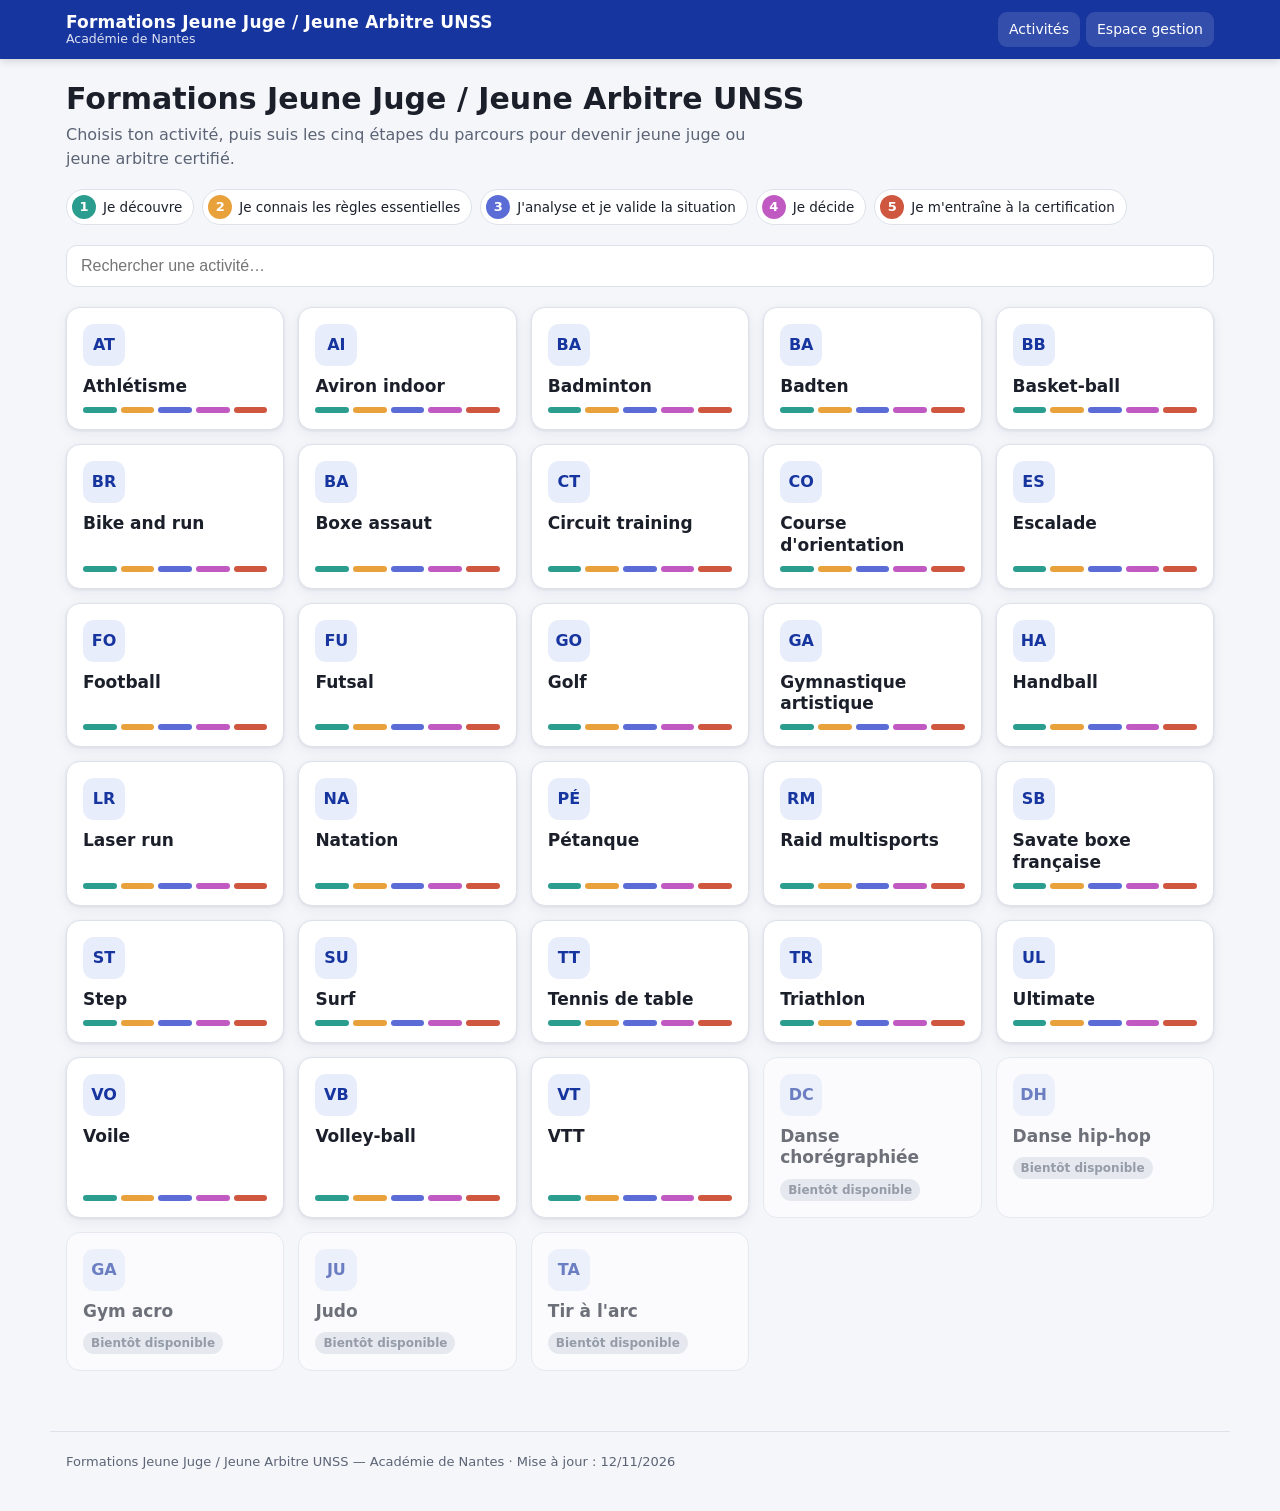
==== site/index.html @ a2265fb1 "Initial commit" ====
<!doctype html>
<html lang="fr">
<head>
<meta charset="utf-8">
<meta name="viewport" content="width=device-width, initial-scale=1">
<title>Formations Jeune Juge / Jeune Arbitre UNSS</title>
<meta name="description" content="Parcours de formation des jeunes juges et jeunes arbitres UNSS : découverte, règles, quiz d'analyse et entraînement à la certification.">
<link rel="stylesheet" href="assets/app.css">
</head>
<body>
<div id="bandeau"></div>
<header class="top">
  <div class="top-in">
    <a class="marque" href="#/"><b id="titre-site">Formations Jeune Juge / Jeune Arbitre</b><span id="sous-titre-site">UNSS</span></a>
    <nav><a href="#/">Activités</a><a class="secondaire" href="admin.html">Espace gestion</a></nav>
  </div>
</header>
<main id="app" tabindex="-1"><p>Chargement…</p></main>
<footer class="pied" id="pied"></footer>

<dialog class="vision" id="vision">
  <div class="vision-in">
    <div class="vision-bar">
      <h2 id="vision-titre"></h2>
      <a class="btn petit" id="vision-ext" target="_blank" rel="noopener">Ouvrir dans un onglet ↗</a>
      <button class="btn petit" id="vision-fermer" aria-label="Fermer">Fermer ✕</button>
    </div>
    <iframe id="vision-cadre" title="Document" allowfullscreen></iframe>
  </div>
</dialog>
<script src="assets/commun.js"></script>
<script src="assets/app.js"></script>
</body>
</html>
---- site/assets/app.css ----
:root{
  --bleu:#17359f; --bleu-f:#0f2470; --bleu-c:#e8edfb; --rouge:#d62839; --vert:#1f8a4c; --vert-c:#e3f4ea; --rouge-c:#fbe6e8;
  --fond:#f5f6fa; --carte:#fff; --texte:#1b1f2a; --doux:#5b6475; --bord:#dde1ea; --ombre:0 1px 3px rgba(20,30,60,.08),0 4px 14px rgba(20,30,60,.06);
  --e1:#2a9d8f; --e2:#e9a23b; --e3:#5b6cd6; --e4:#c05ac2; --e5:#d0573f;
  --r:14px; font-family:system-ui,-apple-system,"Segoe UI",Roboto,"Helvetica Neue",Arial,sans-serif;
}
@media (prefers-color-scheme:dark){:root:not([data-theme=light]){
  --fond:#11141c; --carte:#1a1f2b; --texte:#e9ecf3; --doux:#a3abbd; --bord:#2c3344; --bleu-c:#1f2a4d; --vert-c:#16321f; --rouge-c:#3a1a1e; --ombre:none;
}}
*{box-sizing:border-box}
html{-webkit-text-size-adjust:100%}
body{margin:0;background:var(--fond);color:var(--texte);line-height:1.5;font-size:16px}
a{color:inherit}
button{font:inherit;cursor:pointer}
:focus-visible{outline:3px solid #ffbf47;outline-offset:2px}
#app:focus{outline:none}
.sr{position:absolute;width:1px;height:1px;overflow:hidden;clip:rect(0 0 0 0)}

/* En-tête */
.top{background:var(--bleu);color:#fff;position:sticky;top:0;z-index:20;box-shadow:0 2px 8px rgba(0,0,0,.15)}
.top-in{max-width:1180px;margin:0 auto;padding:12px 16px;display:flex;align-items:center;gap:14px}
.marque{display:flex;flex-direction:column;text-decoration:none;line-height:1.15;min-width:0}
.marque b{font-size:17px;letter-spacing:.2px}
.marque span{font-size:12.5px;opacity:.85}
.top nav{margin-left:auto;display:flex;gap:6px}
.top nav a{color:#fff;text-decoration:none;font-size:14px;padding:7px 11px;border-radius:9px;background:rgba(255,255,255,.12)}
.top nav a:hover{background:rgba(255,255,255,.22)}

main{max-width:1180px;margin:0 auto;padding:22px 16px 60px}
.fil{font-size:14px;color:var(--doux);margin:0 0 14px}
.fil a{color:var(--bleu);text-decoration:none}
@media (prefers-color-scheme:dark){:root:not([data-theme=light]) .fil a{color:#9fb3ff}}

/* Accueil */
.hero{display:grid;gap:6px;margin-bottom:18px}
.hero h1{margin:0;font-size:clamp(22px,4vw,30px);line-height:1.2}
.hero p{margin:0;color:var(--doux);max-width:70ch}
.outils{display:flex;gap:10px;flex-wrap:wrap;margin:16px 0 20px}
.recherche{flex:1;min-width:220px;padding:11px 14px;border:1px solid var(--bord);border-radius:11px;background:var(--carte);color:var(--texte);font-size:16px}
.etapes-legende{display:flex;gap:8px;flex-wrap:wrap;margin:0 0 20px;padding:0;list-style:none}
.etapes-legende li{display:flex;align-items:center;gap:7px;font-size:13.5px;background:var(--carte);border:1px solid var(--bord);border-radius:999px;padding:5px 11px 5px 5px}
.pastille{width:24px;height:24px;border-radius:50%;display:inline-grid;place-items:center;color:#fff;font-weight:700;font-size:13px;flex:none}
.e1{background:var(--e1)}.e2{background:var(--e2)}.e3{background:var(--e3)}.e4{background:var(--e4)}.e5{background:var(--e5)}

.grille{display:grid;grid-template-columns:repeat(auto-fill,minmax(210px,1fr));gap:14px}
.sport{background:var(--carte);border:1px solid var(--bord);border-radius:var(--r);padding:16px;text-decoration:none;display:flex;flex-direction:column;gap:10px;box-shadow:var(--ombre);transition:transform .12s,border-color .12s;min-height:118px}
.sport:hover{transform:translateY(-2px);border-color:var(--bleu)}
.sport h2{margin:0;font-size:17px;line-height:1.25}
.sport .ini{width:42px;height:42px;border-radius:11px;background:var(--bleu-c);color:var(--bleu);display:grid;place-items:center;font-weight:800;font-size:16px}
@media (prefers-color-scheme:dark){:root:not([data-theme=light]) .sport .ini{color:#b9c6ff}}
.jauge{display:flex;gap:4px;margin-top:auto}
.jauge i{flex:1;height:6px;border-radius:3px;background:var(--bord)}
.jauge i.ok.e1{background:var(--e1)}.jauge i.ok.e2{background:var(--e2)}.jauge i.ok.e3{background:var(--e3)}.jauge i.ok.e4{background:var(--e4)}.jauge i.ok.e5{background:var(--e5)}
.sport.inactif{opacity:.62;box-shadow:none;cursor:default}
.sport.inactif:hover{transform:none;border-color:var(--bord)}
.badge{display:inline-block;font-size:12px;font-weight:600;padding:2px 8px;border-radius:999px;background:var(--bord);color:var(--doux);width:max-content}

/* Page sport */
.entete-sport{display:flex;align-items:center;gap:14px;margin-bottom:18px}
.entete-sport .ini{width:54px;height:54px;border-radius:14px;background:var(--bleu);color:#fff;display:grid;place-items:center;font-weight:800;font-size:20px;flex:none}
.entete-sport h1{margin:0;font-size:clamp(22px,4vw,30px)}
.parcours{display:grid;gap:14px}
.etape{background:var(--carte);border:1px solid var(--bord);border-radius:var(--r);box-shadow:var(--ombre);overflow:hidden}
.etape > header{display:flex;gap:12px;align-items:flex-start;padding:15px 16px;border-left:6px solid var(--c,var(--bleu))}
.etape > header .pastille{width:32px;height:32px;font-size:15px}
.etape h2{margin:0;font-size:18px}
.etape header p{margin:2px 0 0;color:var(--doux);font-size:14px}
.items{list-style:none;margin:0;padding:4px 12px 14px;display:grid;grid-template-columns:repeat(auto-fill,minmax(250px,1fr));gap:8px}
.groupe-titre{grid-column:1/-1;font-size:13px;font-weight:700;text-transform:uppercase;letter-spacing:.5px;color:var(--doux);margin:8px 4px 0}
.item{display:flex;align-items:center;gap:10px;width:100%;text-align:left;background:var(--fond);border:1px solid var(--bord);border-radius:11px;padding:10px 12px;color:var(--texte);text-decoration:none;min-height:52px}
.item:hover{border-color:var(--bleu);background:var(--bleu-c)}
.item .ico{width:30px;height:30px;border-radius:8px;display:grid;place-items:center;flex:none;font-size:12px;font-weight:800;color:#fff}
.item .t{flex:1;min-width:0;font-size:14.5px;line-height:1.3}
.item .t small{display:block;color:var(--doux);font-size:12px}
.ico.doc{background:#3d6fd8}.ico.slides{background:#e2a12b}.ico.sheet{background:#2f9e5a}.ico.quiz{background:var(--e3)}.ico.wayground{background:#8b3fa8}.ico.lien,.ico.sharepoint{background:#68758a}.ico.video{background:#d0573f}
.vide{color:var(--doux);font-size:14px;padding:4px 16px 16px;margin:0}
.alerte{background:var(--rouge-c);border:1px solid var(--rouge);border-radius:10px;padding:8px 10px;font-size:13px;margin-top:4px}

/* Visionneuse */
dialog.vision{width:min(1100px,96vw);height:min(92vh,900px);padding:0;border:none;border-radius:16px;background:var(--carte);color:var(--texte);box-shadow:0 20px 60px rgba(0,0,0,.35)}
dialog.vision::backdrop{background:rgba(10,15,30,.6)}
.vision-in{display:flex;flex-direction:column;height:100%}
.vision-bar{display:flex;align-items:center;gap:10px;padding:10px 12px;border-bottom:1px solid var(--bord)}
.vision-bar h2{font-size:16px;margin:0;flex:1;min-width:0;overflow:hidden;text-overflow:ellipsis;white-space:nowrap}
.vision iframe{flex:1;border:0;width:100%;background:#fff}
.btn{display:inline-flex;align-items:center;gap:6px;border:1px solid var(--bord);background:var(--carte);color:var(--texte);border-radius:10px;padding:8px 13px;font-size:14.5px;text-decoration:none;line-height:1.2}
.btn:hover{border-color:var(--bleu)}
.btn.prim{background:var(--bleu);border-color:var(--bleu);color:#fff}
.btn.prim:hover{background:var(--bleu-f)}
.btn.dang{color:var(--rouge);border-color:var(--rouge)}
.btn.petit{padding:5px 9px;font-size:13px;border-radius:8px}

/* Quiz */
.quiz-tete{background:var(--carte);border:1px solid var(--bord);border-radius:var(--r);padding:18px;box-shadow:var(--ombre);margin-bottom:16px}
.quiz-tete .sur{font-size:12.5px;font-weight:700;letter-spacing:.6px;text-transform:uppercase;color:var(--e3)}
.quiz-tete h1{margin:4px 0 6px;font-size:clamp(21px,3.6vw,28px)}
.quiz-tete p{margin:0;color:var(--doux)}
.score{position:sticky;top:64px;z-index:5;display:flex;gap:10px;align-items:center;flex-wrap:wrap;background:var(--carte);border:1px solid var(--bord);border-radius:12px;padding:10px 12px;margin-bottom:14px;box-shadow:var(--ombre)}
.score .barre{flex:1;min-width:120px;height:8px;background:var(--bord);border-radius:4px;overflow:hidden}
.score .barre i{display:block;height:100%;background:var(--e3);width:0;transition:width .25s}
.score b{font-variant-numeric:tabular-nums}
.theme-titre{font-size:15px;font-weight:700;margin:22px 2px 10px;color:var(--bleu)}
@media (prefers-color-scheme:dark){:root:not([data-theme=light]) .theme-titre{color:#9fb3ff}}
.q{background:var(--carte);border:1px solid var(--bord);border-radius:12px;padding:14px;margin-bottom:10px}
.q .num{font-size:12px;font-weight:800;color:var(--doux)}
.q p{margin:4px 0 12px;font-size:16px}
.choix{display:flex;gap:8px;flex-wrap:wrap}
.choix button{flex:1;min-width:120px;border:2px solid var(--bord);background:var(--fond);color:var(--texte);border-radius:10px;padding:10px;font-weight:700}
.choix button[data-r=valable]:hover:not(:disabled){border-color:var(--vert)}
.choix button[data-r=faute]:hover:not(:disabled){border-color:var(--rouge)}
.choix button:disabled{cursor:default;opacity:.55}
.choix button.pris{opacity:1}
.q.juste{border-color:var(--vert)}
.q.faux{border-color:var(--rouge)}
.retour{margin-top:10px;padding:10px 12px;border-radius:10px;font-size:14.5px}
.q.juste .retour{background:var(--vert-c)}
.q.faux .retour{background:var(--rouge-c)}
.retour b{display:block;margin-bottom:2px}
.bilan{background:var(--carte);border:2px solid var(--e3);border-radius:var(--r);padding:20px;text-align:center;margin-top:18px}
.bilan .gros{font-size:42px;font-weight:800;color:var(--e3)}
.options-quiz{display:flex;gap:8px;flex-wrap:wrap;margin-top:12px}

footer.pied{max-width:1180px;margin:0 auto;padding:20px 16px 40px;color:var(--doux);font-size:13px;border-top:1px solid var(--bord)}
.apercu{background:#ffbf47;color:#222;text-align:center;font-size:14px;padding:6px 10px;font-weight:600}

@media (max-width:600px){
  .top nav a.secondaire{display:none}
  .items{grid-template-columns:1fr}
  .score{top:58px}
}
@media print{.top,.score,.options-quiz,footer{display:none}.q{break-inside:avoid}}
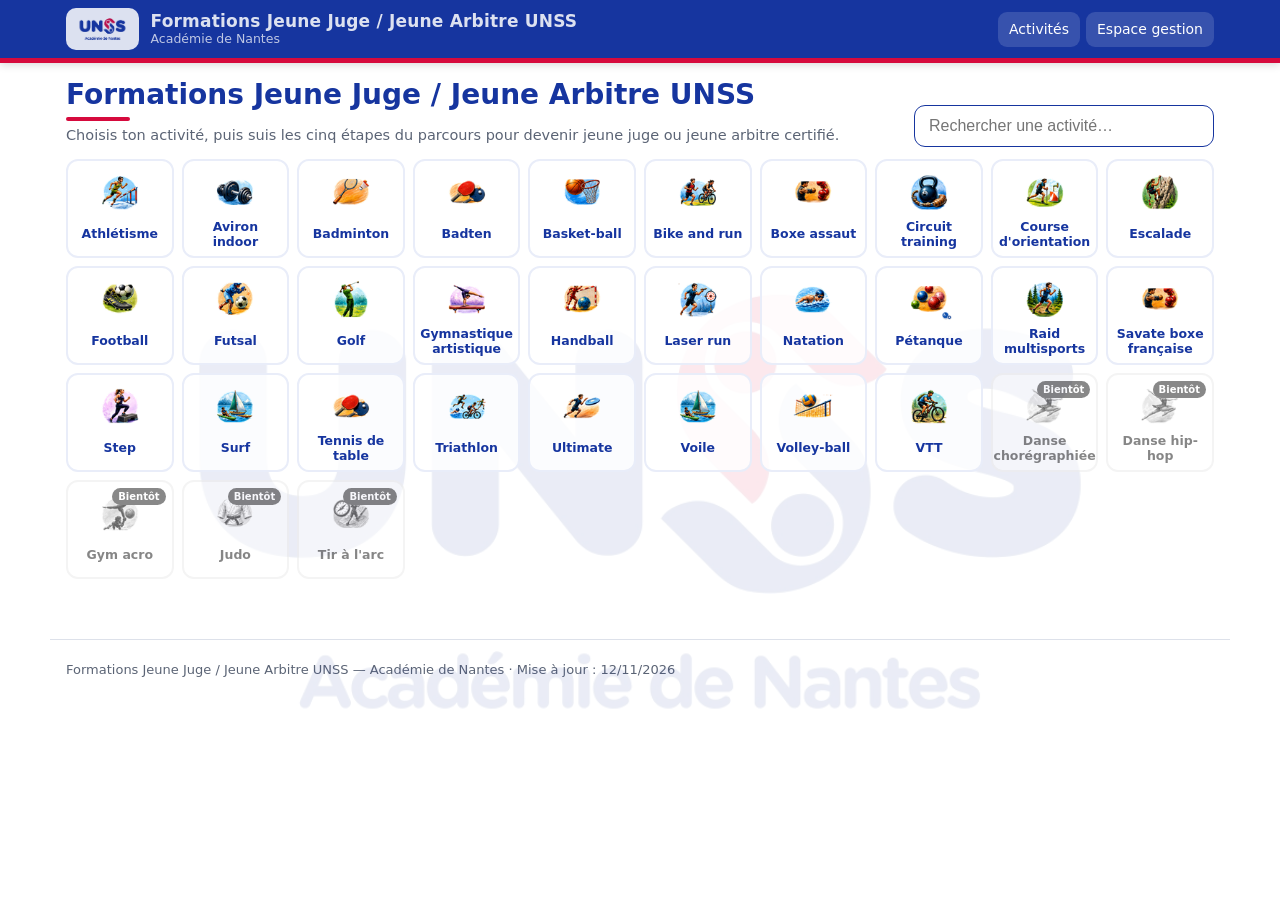
==== commit 501d4c87: "go" ====
--- a/site/index.html
+++ b/site/index.html
@@ -5,13 +5,14 @@
 <meta name="viewport" content="width=device-width, initial-scale=1">
 <title>Formations Jeune Juge / Jeune Arbitre UNSS</title>
 <meta name="description" content="Parcours de formation des jeunes juges et jeunes arbitres UNSS : découverte, règles, quiz d'analyse et entraînement à la certification.">
+<link rel="icon" href="assets/logo-unss-nantes.png">
 <link rel="stylesheet" href="assets/app.css">
 </head>
 <body>
 <div id="bandeau"></div>
 <header class="top">
   <div class="top-in">
-    <a class="marque" href="#/"><b id="titre-site">Formations Jeune Juge / Jeune Arbitre</b><span id="sous-titre-site">UNSS</span></a>
+    <a class="marque" href="#/"><span class="logo"><img src="assets/logo-unss-nantes.png" alt="UNSS Académie de Nantes"></span><span class="txt"><b id="titre-site">Formations Jeune Juge / Jeune Arbitre</b><span id="sous-titre-site">UNSS</span></span></a>
     <nav><a href="#/">Activités</a><a class="secondaire" href="admin.html">Espace gestion</a></nav>
   </div>
 </header>
--- a/site/assets/app.css
+++ b/site/assets/app.css
@@ -1,12 +1,9 @@
 :root{
-  --bleu:#17359f; --bleu-f:#0f2470; --bleu-c:#e8edfb; --rouge:#d62839; --vert:#1f8a4c; --vert-c:#e3f4ea; --rouge-c:#fbe6e8;
+  --bleu:#16359f; --bleu-f:#0e2473; --bleu-c:#e9edf9; --rouge:#d60a3d; --rouge-f:#a8072f; --vert:#1f8a4c; --vert-c:#e3f4ea; --rouge-c:#fbe6e8;
   --fond:#f5f6fa; --carte:#fff; --texte:#1b1f2a; --doux:#5b6475; --bord:#dde1ea; --ombre:0 1px 3px rgba(20,30,60,.08),0 4px 14px rgba(20,30,60,.06);
-  --e1:#2a9d8f; --e2:#e9a23b; --e3:#5b6cd6; --e4:#c05ac2; --e5:#d0573f;
+  --e1:#1f5fc4; --e2:#e3a300; --e3:#2e9d4b; --e4:#e2553f; --e5:#7b4fc4; color-scheme:light;
   --r:14px; font-family:system-ui,-apple-system,"Segoe UI",Roboto,"Helvetica Neue",Arial,sans-serif;
 }
-@media (prefers-color-scheme:dark){:root:not([data-theme=light]){
-  --fond:#11141c; --carte:#1a1f2b; --texte:#e9ecf3; --doux:#a3abbd; --bord:#2c3344; --bleu-c:#1f2a4d; --vert-c:#16321f; --rouge-c:#3a1a1e; --ombre:none;
-}}
 *{box-sizing:border-box}
 html{-webkit-text-size-adjust:100%}
 body{margin:0;background:var(--fond);color:var(--texte);line-height:1.5;font-size:16px}
@@ -29,7 +26,6 @@
 main{max-width:1180px;margin:0 auto;padding:22px 16px 60px}
 .fil{font-size:14px;color:var(--doux);margin:0 0 14px}
 .fil a{color:var(--bleu);text-decoration:none}
-@media (prefers-color-scheme:dark){:root:not([data-theme=light]) .fil a{color:#9fb3ff}}
 
 /* Accueil */
 .hero{display:grid;gap:6px;margin-bottom:18px}
@@ -47,7 +43,6 @@
 .sport:hover{transform:translateY(-2px);border-color:var(--bleu)}
 .sport h2{margin:0;font-size:17px;line-height:1.25}
 .sport .ini{width:42px;height:42px;border-radius:11px;background:var(--bleu-c);color:var(--bleu);display:grid;place-items:center;font-weight:800;font-size:16px}
-@media (prefers-color-scheme:dark){:root:not([data-theme=light]) .sport .ini{color:#b9c6ff}}
 .jauge{display:flex;gap:4px;margin-top:auto}
 .jauge i{flex:1;height:6px;border-radius:3px;background:var(--bord)}
 .jauge i.ok.e1{background:var(--e1)}.jauge i.ok.e2{background:var(--e2)}.jauge i.ok.e3{background:var(--e3)}.jauge i.ok.e4{background:var(--e4)}.jauge i.ok.e5{background:var(--e5)}
@@ -100,7 +95,6 @@
 .score .barre i{display:block;height:100%;background:var(--e3);width:0;transition:width .25s}
 .score b{font-variant-numeric:tabular-nums}
 .theme-titre{font-size:15px;font-weight:700;margin:22px 2px 10px;color:var(--bleu)}
-@media (prefers-color-scheme:dark){:root:not([data-theme=light]) .theme-titre{color:#9fb3ff}}
 .q{background:var(--carte);border:1px solid var(--bord);border-radius:12px;padding:14px;margin-bottom:10px}
 .q .num{font-size:12px;font-weight:800;color:var(--doux)}
 .q p{margin:4px 0 12px;font-size:16px}
@@ -129,3 +123,84 @@
   .score{top:58px}
 }
 @media print{.top,.score,.options-quiz,footer{display:none}.q{break-inside:avoid}}
+
+/* ===== Charte UNSS : bandeau, accueil, page activité ===== */
+.top{background:var(--bleu);border-bottom:5px solid var(--rouge)}
+.top-in{padding:8px 16px}
+.marque{flex-direction:row;align-items:center;gap:12px}
+.marque .logo{background:#fff;border-radius:10px;padding:4px 8px;display:flex;align-items:center;flex:none}
+.marque .logo img{height:34px;width:auto;display:block}
+.marque .txt{display:flex;flex-direction:column;min-width:0}
+.top nav a{background:rgba(255,255,255,.14)}
+.top nav a:hover{background:var(--rouge)}
+body.accueil{background:#fff}
+body.accueil::before{content:"";position:fixed;inset:72px 0 0 0;background:url(logo-unss-nantes.png) center 58%/min(78vw,900px) auto no-repeat;opacity:.07;pointer-events:none;z-index:0}
+body.accueil main{position:relative;z-index:1}
+.hero-ligne{display:flex;align-items:flex-end;gap:16px;flex-wrap:wrap;margin-bottom:16px}
+.hero-ligne h1{margin:0;font-size:clamp(20px,3.2vw,28px);color:var(--bleu);line-height:1.15}
+.hero-ligne h1::after{content:"";display:block;width:64px;height:4px;background:var(--rouge);border-radius:2px;margin-top:6px}
+.hero-ligne p{margin:4px 0 0;color:var(--doux);font-size:14.5px}
+.hero-ligne .recherche{flex:0 1 300px;min-width:200px;margin-left:auto;border-color:var(--bleu)}
+.grille.tuiles{grid-template-columns:repeat(auto-fill,minmax(122px,1fr));gap:10px}
+.tuile{position:relative;background:rgba(255,255,255,.92);border:2px solid var(--bleu-c);border-radius:14px;padding:10px 8px 9px;text-decoration:none;display:flex;flex-direction:column;align-items:center;gap:6px;text-align:center;transition:transform .12s,border-color .12s,box-shadow .12s}
+.tuile img{width:58px;height:58px;object-fit:contain}
+.tuile b{font-size:13.5px;line-height:1.2;color:var(--bleu);min-height:2.4em;display:flex;align-items:center}
+.tuile:hover{transform:translateY(-2px);border-color:var(--rouge);box-shadow:0 6px 16px rgba(22,53,159,.15)}
+.tuile.inactif{filter:grayscale(1);opacity:.6;cursor:default}
+.tuile.inactif:hover{transform:none;border-color:var(--bleu-c);box-shadow:none}
+.tuile .bientot{position:absolute;top:6px;right:6px;font-size:10px;font-weight:700;background:var(--rouge);color:#fff;border-radius:999px;padding:1px 6px;filter:none}
+
+/* Page d'une activité (reprise de la mise en page d'origine) */
+.cadre-sport{background:var(--bleu);border-radius:20px;padding:clamp(8px,1.6vw,18px)}
+.hub{position:relative;background:#fff;border-radius:14px;padding:clamp(12px,2vw,26px);display:grid;grid-template-columns:1fr 1.15fr 1fr;gap:clamp(10px,2vw,26px);align-items:center}
+.hub .col{display:grid;gap:clamp(10px,1.6vw,20px)}
+.hub .centre{display:flex;flex-direction:column;align-items:center;gap:clamp(8px,1.4vw,16px)}
+.hub .centre .logo-hub{width:min(260px,80%);height:auto}
+.hub .nom-sport{display:flex;align-items:center;gap:10px;font-size:clamp(20px,3vw,34px);font-weight:900;color:#111;text-transform:uppercase;letter-spacing:.5px;text-align:center;line-height:1.1}
+.hub .nom-sport img{width:clamp(40px,5vw,60px);height:auto}
+.etape-img{position:relative;display:block;border-radius:14px;overflow:hidden;box-shadow:0 3px 10px rgba(0,0,0,.15);transition:transform .15s,box-shadow .15s;background:#fff}
+.etape-img img{display:block;width:100%;height:auto}
+.etape-img:hover{transform:scale(1.03);box-shadow:0 8px 22px rgba(0,0,0,.22)}
+.etape-img .nb{position:absolute;bottom:8px;right:8px;background:var(--bleu);color:#fff;font-size:12px;font-weight:700;border-radius:999px;padding:2px 9px}
+.etape-img.vide img{filter:grayscale(.85);opacity:.55}
+.etape-img.vide .nb{background:var(--rouge)}
+.etape-img.vide:hover{transform:none}
+.retour-rond{position:absolute;top:10px;left:10px;width:38px;height:38px;border-radius:50%;border:2px solid var(--rouge);color:var(--rouge);display:grid;place-items:center;text-decoration:none;font-size:20px;background:#fff;z-index:2}
+.retour-rond:hover{background:var(--rouge);color:#fff}
+@media (max-width:760px){
+  .hub{grid-template-columns:1fr 1fr}
+  .hub .centre{grid-column:1/-1;order:-1}
+  .hub .col{display:contents}
+}
+
+/* Page d'une étape */
+.tete-etape{display:flex;gap:16px;align-items:center;background:#fff;border:2px solid var(--bleu-c);border-radius:16px;padding:12px;margin-bottom:16px}
+.tete-etape img.ill{width:120px;height:auto;border-radius:10px;flex:none}
+.tete-etape .icone-sport{width:44px;height:44px}
+.tete-etape h1{margin:0;font-size:clamp(20px,3vw,26px);color:var(--bleu)}
+.tete-etape p{margin:4px 0 0;color:var(--doux)}
+.nav-etapes{display:flex;gap:8px;flex-wrap:wrap;margin-top:16px}
+@media (max-width:560px){.tete-etape img.ill{width:80px}}
+
+/* Ajustements : tout l'accueil et toute la page activité tiennent sur un écran */
+.grille.tuiles{grid-template-columns:repeat(auto-fill,minmax(98px,1fr));gap:8px}
+.tuile{padding:8px 5px 7px;gap:4px;background:rgba(255,255,255,.82);border-radius:12px}
+.tuile img,.tuile .ini{width:46px;height:46px}
+.tuile b{font-size:12.5px;min-height:2.4em}
+body.accueil::before{background-size:min(92vw,1100px) auto;opacity:.09}
+body.accueil main{padding-top:16px}
+.hero-ligne{margin-bottom:12px}
+.hub{--h:calc(100vh - 230px);grid-template-columns:auto auto auto;justify-content:center}
+.hub .col{justify-items:center}
+.hub .col .etape-img img{max-height:calc((var(--h) - 20px) / 2);width:auto;max-width:100%}
+.hub .centre .etape-img img{max-height:calc(var(--h) * .58);width:auto;max-width:100%}
+.hub .centre .logo-hub{max-height:calc(var(--h) * .16);width:auto}
+.hub .nom-sport{font-size:clamp(18px,2.6vw,30px)}
+.hub .nom-sport img{width:clamp(34px,4vw,50px)}
+.etape-img{width:fit-content}
+@media (max-width:760px){
+  .hub{grid-template-columns:1fr 1fr;--h:auto}
+  .hub .col .etape-img img,.hub .centre .etape-img img{max-height:none;width:100%}
+  .etape-img{width:auto}
+  .hub .centre .logo-hub{max-height:70px}
+}
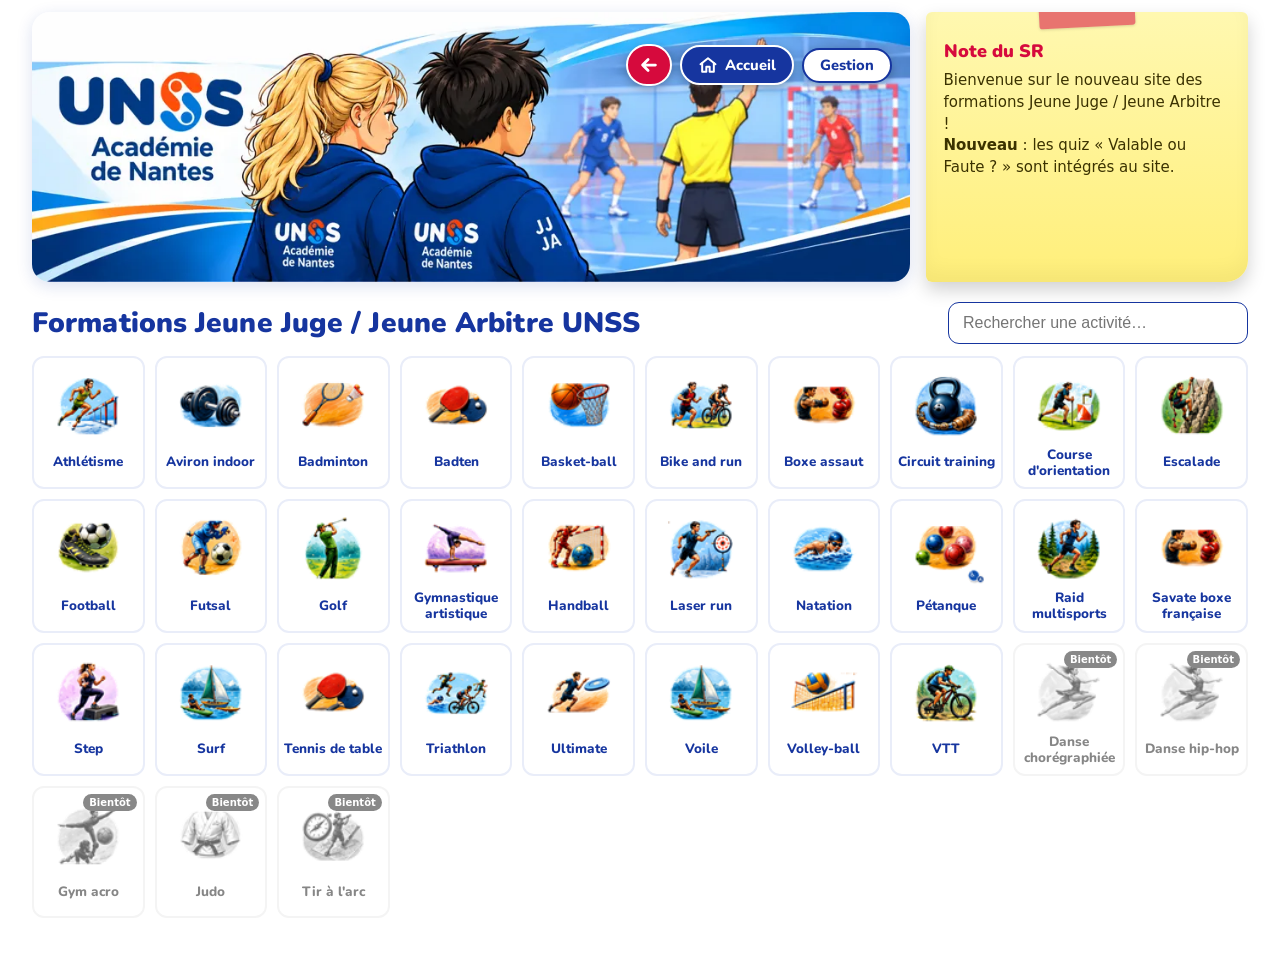
==== commit 3e6736d5: "go" ====
--- a/site/index.html
+++ b/site/index.html
@@ -10,12 +10,7 @@
 </head>
 <body>
 <div id="bandeau"></div>
-<header class="top">
-  <div class="top-in">
-    <a class="marque" href="#/"><span class="logo"><img src="assets/logo-unss-nantes.png" alt="UNSS Académie de Nantes"></span><span class="txt"><b id="titre-site">Formations Jeune Juge / Jeune Arbitre</b><span id="sous-titre-site">UNSS</span></span></a>
-    <nav><a href="#/">Activités</a><a class="secondaire" href="admin.html">Espace gestion</a></nav>
-  </div>
-</header>
+<header id="entete" class="entete"></header>
 <main id="app" tabindex="-1"><p>Chargement…</p></main>
 <footer class="pied" id="pied"></footer>
 
--- a/site/assets/app.css
+++ b/site/assets/app.css
@@ -204,3 +204,295 @@
   .etape-img{width:auto}
   .hub .centre .logo-hub{max-height:70px}
 }
+
+/* ===== Couleurs des 5 étapes (reprises des illustrations) ===== */
+:root{--e1:#0a3faa;--e2:#f4c20d;--e3:#089f3b;--e4:#f45d06;--e5:#4f1f96}
+/* Ressources : icônes dessinées, sans sous-titre */
+.item{min-height:56px;gap:12px;font-weight:600}
+.item .t{font-size:15px}
+.item .ico{width:38px;height:38px;border-radius:11px;color:#fff;font-size:0}
+.item .ico svg{width:22px;height:22px}
+.ico.doc{background:linear-gradient(135deg,#3b7bf0,#1d4fc4)}
+.ico.slides{background:linear-gradient(135deg,#ffb52e,#f08a00)}
+.ico.sheet{background:linear-gradient(135deg,#27b265,#118545)}
+.ico.quiz{background:linear-gradient(135deg,#2bb34f,#0b8a36)}
+.ico.video{background:linear-gradient(135deg,#ff4b4b,#d60a3d)}
+.ico.wayground{background:linear-gradient(135deg,#9a55e0,#6a2bb5)}
+.ico.lien,.ico.sharepoint{background:linear-gradient(135deg,#6f7f99,#4a5872)}
+.item .ext{color:var(--doux)}
+/* Boutons de navigation entre étapes */
+.btn-etape{display:inline-flex;align-items:center;gap:8px;padding:5px 12px 5px 5px;border-radius:12px;background:var(--c);color:#fff;text-decoration:none;font-weight:700;font-size:14px;box-shadow:0 2px 6px rgba(0,0,0,.15);transition:transform .12s,filter .12s}
+.btn-etape img{width:34px;height:34px;border-radius:8px;object-fit:cover;background:#fff}
+.btn-etape:hover{transform:translateY(-1px);filter:brightness(1.08)}
+.btn-etape.e1{--c:var(--e1)}.btn-etape.e2{--c:var(--e2);color:#10233d}.btn-etape.e3{--c:var(--e3)}.btn-etape.e4{--c:var(--e4)}.btn-etape.e5{--c:var(--e5)}
+.nav-etapes .btn.prim{border-radius:12px;padding:10px 14px}
+.tete-etape{border-left:8px solid var(--c,var(--bleu))}
+/* Accueil : icônes de sport plus grandes */
+.grille.tuiles{grid-template-columns:repeat(auto-fill,minmax(112px,1fr));gap:10px}
+.tuile{padding:8px 4px 8px;gap:3px}
+.tuile img,.tuile .ini{width:78px;height:78px}
+.tuile b{font-size:12.5px;min-height:2.3em}
+
+/* ===== Police douce (Nunito, hébergée avec le site) ===== */
+@font-face{font-family:'Nunito';font-style:normal;font-weight:600 900;font-display:swap;src:url(polices/nunito-latin.woff2) format('woff2')}
+.hero-ligne h1,.tete-etape h1,.quiz-tete h1,.tuile b,.btn-etape,.item .t,.etape h2,.marque b,.theme-titre,.bilan .gros{font-family:'Nunito',system-ui,sans-serif}
+.tuile b{font-weight:800;font-size:13.5px}
+.hero-ligne h1,.tete-etape h1,.quiz-tete h1{font-weight:900;letter-spacing:.1px}
+.item .t{font-weight:700;font-size:15.5px}
+.btn-etape{font-weight:800;font-size:14.5px}
+/* Nom de l'activité au centre de la page */
+.hub .nom-sport{display:flex;align-items:center;justify-content:center;gap:14px;text-transform:none;letter-spacing:0}
+.hub .nom-sport img{width:clamp(64px,7.5vw,104px);height:auto;filter:drop-shadow(0 3px 6px rgba(22,53,159,.18))}
+.hub .nom-sport h1{margin:0;font-family:'Nunito',system-ui,sans-serif;font-weight:900;color:var(--bleu);font-size:clamp(26px,3.4vw,44px);line-height:1.05;text-align:left}
+.hub{--h:calc(100vh - 250px)}
+.hub{grid-template-columns:repeat(3,minmax(0,1fr))}
+.hub .nom-sport{max-width:100%}
+.hub .nom-sport.long h1{font-size:clamp(20px,2.4vw,32px)}
+.hub .nom-sport.long img{width:clamp(56px,6vw,84px)}
+@media (max-width:760px){.hub{grid-template-columns:1fr 1fr}}
+
+/* ===== Bandeau illustré de l'accueil ===== */
+.banniere{border-radius:18px;overflow:hidden;margin:0 0 14px;box-shadow:0 4px 16px rgba(22,53,159,.15);background:#fff;height:clamp(130px,26vh,300px)}
+.banniere img{display:block;width:100%;height:100%;object-fit:cover;object-position:center 42%}
+body.accueil::before{inset:auto 0 0 0;top:auto;height:62vh}
+.hero-ligne h1{font-size:clamp(19px,2.4vw,24px)}
+@media (max-width:600px){.banniere{height:auto}.banniere img{height:auto;object-fit:contain}}
+
+/* Accueil : un seul bandeau (l'illustration), boutons intégrés */
+body.accueil .top{display:none}
+.banniere{position:relative}
+.ban-nav{position:absolute;top:12px;right:12px;display:flex;gap:8px}
+.ban-nav a{background:var(--bleu);color:#fff;text-decoration:none;font-family:'Nunito',system-ui,sans-serif;font-weight:800;font-size:14.5px;padding:8px 14px;border-radius:999px;box-shadow:0 3px 10px rgba(0,0,0,.25);border:2px solid #fff}
+.ban-nav a:hover{background:var(--rouge)}
+@media (max-width:600px){.ban-nav{top:8px;right:8px}.ban-nav a{font-size:12.5px;padding:6px 10px}}
+/* Bandeau affiché en entier, sans recadrage */
+.banniere{height:auto}
+.banniere img{height:auto;object-fit:contain}
+
+/* ===== Pleine largeur (paysage) et lecture sur smartphone (portrait) ===== */
+main,.top-in,footer.pied{max-width:none}
+main{padding:18px clamp(12px,2.5vw,40px) 50px}
+.top-in{padding:8px clamp(12px,2.5vw,40px)}
+footer.pied{padding:18px clamp(12px,2.5vw,40px) 36px}
+.cadre-sport{max-width:1600px;margin:0 auto}
+.banniere{max-width:1800px;margin-left:auto;margin-right:auto}
+@media (min-width:1500px){.grille.tuiles{grid-template-columns:repeat(auto-fill,minmax(128px,1fr))}.tuile img{width:88px;height:88px}}
+
+/* Tablette en portrait : la page activité passe sur 2 colonnes */
+@media (orientation:portrait) and (max-width:1100px){
+  .hub{grid-template-columns:1fr 1fr;--h:auto}
+  .hub .centre{grid-column:1/-1;order:-1}
+  .hub .col{display:contents}
+  .hub .col .etape-img img,.hub .centre .etape-img img{max-height:none;width:100%}
+  .etape-img{width:auto}
+  .hub .centre .etape-img{width:min(520px,100%)}
+}
+
+/* Smartphone */
+@media (max-width:600px){
+  body{font-size:15.5px}
+  main{padding:10px 10px 40px}
+  .top-in{padding:6px 10px;gap:8px}
+  .marque .logo img{height:28px}
+  .marque b{font-size:14px;line-height:1.2}
+  .marque .txt span{display:none}
+  .top nav a{padding:6px 9px;font-size:13px}
+  .fil{font-size:13px;margin-bottom:8px}
+  /* Accueil */
+  .banniere{margin:-10px -10px 10px;border-radius:0 0 16px 16px}
+  .hero-ligne{gap:8px;margin-bottom:10px}
+  .hero-ligne h1{font-size:19px}
+  .hero-ligne p{font-size:13.5px}
+  .hero-ligne .recherche{flex:1 1 100%;margin-left:0;min-width:0}
+  .grille.tuiles{grid-template-columns:repeat(3,1fr);gap:8px}
+  .tuile{padding:8px 4px}
+  .tuile img,.tuile .ini{width:62px;height:62px}
+  .tuile b{font-size:12.5px}
+  /* Page activité */
+  .cadre-sport{border-radius:16px;padding:6px}
+  .hub{padding:10px;gap:10px;border-radius:12px}
+  .hub .centre{gap:6px}
+  .hub .centre .logo-hub{max-height:46px}
+  .hub .centre .etape-img{width:100%}
+  .hub .nom-sport img,.hub .nom-sport.long img{width:56px}
+  .hub .nom-sport h1,.hub .nom-sport.long h1{font-size:24px}
+  .retour-rond{width:32px;height:32px;font-size:17px;top:8px;left:8px}
+  .etape-img .nb{font-size:11px;padding:2px 7px;bottom:6px;right:6px}
+  /* Page étape */
+  .tete-etape{gap:10px;padding:8px}
+  .tete-etape img.ill{width:64px}
+  .tete-etape h1{font-size:19px}
+  .tete-etape p{font-size:13.5px}
+  .tete-etape .icone-sport{width:36px;height:36px}
+  .items{grid-template-columns:1fr;padding:8px}
+  .nav-etapes{display:grid;grid-template-columns:1fr 1fr;gap:8px}
+  .nav-etapes .btn.prim{grid-column:1/-1;justify-content:center}
+  .btn-etape{font-size:13px;padding:4px 8px 4px 4px}
+  .btn-etape img{width:30px;height:30px}
+  /* Quiz */
+  .quiz-tete{padding:12px}
+  .q{padding:12px}
+  .q p{font-size:15.5px}
+  .choix button{min-width:0;padding:12px 6px}
+  .score{top:50px;padding:8px 10px;font-size:14px}
+  /* Visionneuse plein écran */
+  dialog.vision{width:100vw;height:100dvh;max-width:none;max-height:none;border-radius:0;margin:0}
+  .vision-bar h2{font-size:14px}
+}
+/* Smartphone portrait : nom de l'activité en haut, puis les étapes 1 à 5 dans l'ordre */
+@media (max-width:600px){
+  .hub{grid-template-columns:1fr 1fr}
+  .hub .centre{display:contents}
+  .hub .centre .logo-hub{grid-column:1/-1;justify-self:center;order:0}
+  .hub .nom-sport{grid-column:1/-1;order:1;margin-bottom:2px}
+  .hub .etape-img.n1{order:2}.hub .etape-img.n2{order:3}
+  .hub .etape-img.n3{order:4;grid-column:1/-1;justify-self:center;width:78%}
+  .hub .etape-img.n4{order:5}.hub .etape-img.n5{order:6}
+  .hub .etape-img img{width:100%;max-height:none}
+  .score .barre{order:3;flex-basis:100%}
+}
+
+/* ===== Tuile « Regarder une situation d'arbitrage » (vidéos) ===== */
+:root{--e6:#038bb2}
+.btn-etape.e6{--c:var(--e6)}
+.hub.avec-plus{grid-template-columns:repeat(4,minmax(0,1fr))}
+.hub .col-plus{align-self:center}
+.hub.avec-plus .centre .etape-img img{max-height:calc(var(--h) * .5)}
+
+/* Navigation entre étapes : toutes sur une ligne, retour en dessous */
+.nav-etapes{display:flex;flex-wrap:nowrap;gap:8px;margin-top:16px}
+.nav-etapes .btn-etape{flex:1 1 0;min-width:0;line-height:1.2}
+.nav-etapes .btn-etape span{min-width:0}
+.btn-retour{display:inline-flex;align-items:center;gap:10px;margin-top:12px;background:#fff;color:var(--bleu);border:2px solid var(--bleu);border-radius:999px;padding:6px 18px 6px 6px;text-decoration:none;font-family:'Nunito',system-ui,sans-serif;font-weight:800;font-size:15.5px;box-shadow:0 2px 8px rgba(22,53,159,.15)}
+.btn-retour .fleche{width:36px;height:36px;border-radius:50%;background:var(--rouge);color:#fff;display:grid;place-items:center}
+.btn-retour .fleche svg{width:22px;height:22px}
+.btn-retour:hover{background:var(--bleu);color:#fff}
+@media (orientation:portrait) and (max-width:1100px){
+  .hub.avec-plus{grid-template-columns:1fr 1fr}
+  .hub .col-plus{display:contents}
+  .hub .etape-img.n6{grid-column:1/-1;justify-self:center;width:min(520px,100%)}
+}
+@media (max-width:600px){
+  .nav-etapes{display:flex;gap:6px}
+  .nav-etapes .btn-etape{flex-direction:column;align-items:center;text-align:center;padding:5px 3px 6px;gap:4px;font-size:10.5px;border-radius:10px}
+  .nav-etapes .btn-etape img{width:100%;height:auto;aspect-ratio:1;max-width:58px}
+  .hub .etape-img.n6{order:7;width:78%}
+  .btn-retour{display:flex;justify-content:flex-start;font-size:14.5px}
+}
+
+/* =====================================================================
+   Version 3 : bandeau illustré = navigation sur toutes les pages,
+   encart « Note du SR », page activité en ligne, gros boutons d'étape
+   ===================================================================== */
+body.accueil::before{display:none}
+body.accueil footer.pied{display:none}
+.entete{padding:12px clamp(12px,2.5vw,40px) 0}
+.entete-in{display:flex;gap:16px;align-items:stretch;justify-content:center}
+.entete .banniere{position:relative;flex:0 1 auto;width:min(100%,calc(30vh * 3.25));margin:0;border-radius:18px;overflow:hidden;box-shadow:0 4px 16px rgba(22,53,159,.15);background:#fff;height:auto;max-width:none}
+.entete.avec-note .banniere{width:min(calc(100% - 300px),calc(30vh * 3.25))}
+.entete .banniere img{display:block;width:100%;height:auto;object-fit:contain}
+/* Boutons de navigation dans le bandeau */
+.ban-nav{position:absolute;top:auto;bottom:auto;right:2%;top:12%;display:flex;gap:8px;align-items:center}
+.ban-nav a,.ban-nav button{display:inline-flex;align-items:center;gap:7px;background:var(--bleu);color:#fff;text-decoration:none;font-family:'Nunito',system-ui,sans-serif;font-weight:800;font-size:clamp(13px,1.15vw,16px);padding:8px 16px;border-radius:999px;box-shadow:0 3px 10px rgba(0,0,0,.25);border:2px solid #fff;cursor:pointer;line-height:1}
+.ban-nav svg{width:20px;height:20px;flex:none}
+.ban-nav .nb-retour{padding:8px 10px;background:var(--rouge)}
+.ban-nav .nb-retour svg{width:22px;height:22px}
+.ban-nav a:hover,.ban-nav button:hover{filter:brightness(1.15);transform:translateY(-1px)}
+.ban-nav .nb-gestion{background:#fff;color:var(--bleu);border-color:var(--bleu)}
+/* Post-it « Note du SR » */
+.postit{position:relative;flex:0 0 clamp(240px,22vw,340px);background:linear-gradient(180deg,#fff8b0,#ffef7a);color:#3b3200;border-radius:4px 4px 18px 4px;padding:26px 18px 14px;box-shadow:0 8px 18px rgba(0,0,0,.18),inset 0 -12px 18px rgba(0,0,0,.04);transform:rotate(1.2deg);overflow:auto;font-size:15px;line-height:1.45}
+.postit::before{content:"";position:absolute;top:-9px;left:50%;width:96px;height:24px;transform:translateX(-50%) rotate(-3deg);background:rgba(214,10,61,.55);border-radius:3px;box-shadow:0 1px 3px rgba(0,0,0,.15)}
+.postit-titre{display:block;font-family:'Nunito',system-ui,sans-serif;font-weight:900;font-size:18px;color:var(--rouge);margin-bottom:6px}
+.postit-txt a{color:var(--bleu);font-weight:700}
+.postit[hidden]{display:none}
+/* Accueil */
+.hero-ligne{align-items:center;margin-top:4px}
+.hero-ligne h1::after{display:none}
+.hero-ligne h1{font-size:clamp(20px,2.4vw,28px)}
+
+/* ----- Page d'une activité : tuiles côte à côte, titre en dessous ----- */
+.cadre-sport{max-width:none}
+.hub{display:grid;align-items:start;justify-items:stretch;gap:clamp(10px,1.4vw,22px);padding:clamp(12px,1.6vw,24px)}
+.hub.hub-5{grid-template-columns:repeat(5,minmax(0,1fr))}
+.hub.hub-6{grid-template-columns:repeat(4,minmax(0,1fr))}
+.hub .etape-img{width:100%;justify-self:stretch}
+.hub .etape-img img{width:100%;height:auto;max-height:none}
+.hub .etape-img:hover{transform:scale(1.025)}
+.titre-hub{display:flex;align-items:center;justify-content:center;gap:clamp(14px,2.5vw,40px);--t:clamp(54px,8vw,120px)}
+.hub-5 .titre-hub{grid-column:1/-1;padding:4px 0}
+.hub-6 .titre-hub{grid-column:span 2;align-self:center;flex-direction:column;gap:clamp(8px,1.4vw,18px)}
+.titre-hub .logo-hub{height:var(--t);width:auto;max-height:none;max-width:none}
+.titre-hub .nom-sport{display:flex;align-items:center;gap:14px}
+.titre-hub .nom-sport img{height:var(--t);width:auto;filter:drop-shadow(0 3px 6px rgba(22,53,159,.18))}
+.titre-hub .nom-sport h1{margin:0;font-family:'Nunito',system-ui,sans-serif;font-weight:900;color:var(--bleu);font-size:calc(var(--t) * .62);line-height:1}
+.hub .retour-rond{display:none}
+
+/* ----- Page d'une étape : boutons d'étape trois fois plus grands ----- */
+.nav-etapes{display:flex;flex-wrap:nowrap;gap:12px;margin-top:18px}
+.nav-etapes .btn-etape{flex:1 1 0;min-width:0;display:flex;align-items:center;gap:14px;padding:10px 16px 10px 10px;border-radius:18px;font-size:clamp(14px,1.25vw,18px);line-height:1.2}
+.nav-etapes .btn-etape img{width:auto;height:clamp(84px,14vh,140px);aspect-ratio:1;object-fit:cover;border-radius:12px;flex:none;background:#fff}
+.nav-etapes .btn-etape span{display:flex;flex-direction:column;gap:3px}
+.nav-etapes .btn-etape small{font-size:.75em;opacity:.85;font-weight:700;text-transform:uppercase;letter-spacing:.5px}
+.btn-retour{margin-top:16px;font-size:17px;padding:8px 22px 8px 8px}
+.btn-retour .fleche{width:44px;height:44px}
+.btn-retour .fleche svg{width:26px;height:26px}
+
+/* ----- Tablette portrait ----- */
+@media (orientation:portrait) and (max-width:1100px){
+  .entete .banniere,.entete.avec-note .banniere{width:100%}
+  .entete-in{flex-direction:column}
+  .postit{flex:none;transform:none;max-height:none}
+  .hub.hub-5,.hub.hub-6{grid-template-columns:1fr 1fr}
+  .hub .etape-img.n3{grid-column:auto;width:100%}
+  .hub-5 .etape-img.n5{grid-column:1/-1;justify-self:center;width:50%}
+  .hub-6 .titre-hub{grid-column:1/-1;flex-direction:row}
+  .hub .titre-hub{order:-1}
+}
+/* ----- Smartphone ----- */
+@media (max-width:600px){
+  .entete{padding:0}
+  .entete .banniere{border-radius:0 0 16px 16px}
+  .entete-in{gap:10px}
+  .ban-nav{top:6%;right:2%;gap:5px}
+  .ban-nav a,.ban-nav button{font-size:12px;padding:6px 9px;border-width:1.5px}
+  .ban-nav svg{width:16px;height:16px}
+  .ban-nav .nb-home span{display:none}
+  .postit{margin:0 10px;padding:20px 14px 10px;font-size:14px}
+  .hub .titre-hub{--t:52px;flex-wrap:wrap}
+  .hub .etape-img.n3,.hub-5 .etape-img.n5{width:100%}
+  .hub-5 .etape-img.n5{grid-column:1/-1;justify-self:center;width:70%}
+  .hub .etape-img.n6{grid-column:1/-1;justify-self:center;width:70%}
+  .nav-etapes{gap:6px}
+  .nav-etapes .btn-etape{flex-direction:column;align-items:center;text-align:center;padding:6px 4px 8px;gap:6px;font-size:11px;border-radius:12px}
+  .nav-etapes .btn-etape img{width:100%;height:auto;max-width:none}
+  .nav-etapes .btn-etape small{display:none}
+  .btn-retour{display:flex;font-size:15px}
+}
+/* Tuiles toutes carrées (l'image 5 est plus large que haute) */
+.hub .etape-img img{aspect-ratio:1;object-fit:contain}
+.hub .etape-img.n5{background:#efe6fb}
+.hub .etape-img.n4{background:#fde9df}
+/* La page tient dans la hauteur de l'écran : tuiles limitées, cadre pleine largeur */
+.hub.hub-6{max-width:calc((100vh - 400px) / 2 * 4 + 140px);margin:0 auto}
+.hub.hub-5{max-width:calc((100vh - 470px) * 5 + 160px);margin:0 auto}
+.hub-6 .titre-hub{--t:clamp(50px,6vw,96px)}
+@media (orientation:portrait) and (max-width:1100px){.hub.hub-5,.hub.hub-6{max-width:none}}
+.hub.hub-6{max-width:none;grid-template-columns:repeat(4,minmax(0,max(160px,calc((100vh - 400px) / 2))));justify-content:center}
+.hub.hub-5{max-width:none;grid-template-columns:repeat(5,minmax(0,max(150px,calc(100vh - 470px))));justify-content:center}
+@media (orientation:portrait) and (max-width:1100px){.hub.hub-5,.hub.hub-6{grid-template-columns:1fr 1fr}}
+@media (max-width:600px){.hub-6 .etape-img.n6{grid-column:auto;width:100%;justify-self:stretch}}
+
+/* Bandeau + post-it alignés sur les bords du cadre des activités */
+.entete-in{justify-content:flex-start}
+.entete.avec-note .banniere{flex:0 0 auto;width:min(calc(100% - 280px),calc(30vh * 3.25))}
+.postit{flex:1 1 auto;min-width:260px;transform:none;border-radius:6px 6px 22px 6px}
+.entete:not(.avec-note) .entete-in{justify-content:center}
+@media (orientation:portrait) and (max-width:1100px){.entete.avec-note .banniere{width:100%}.postit{min-width:0}}
+
+/* Smartphone : bandeau et post-it alignés sur le cadre ; tuiles 5 et 6 côte à côte */
+@media (max-width:600px){
+  .entete{padding:10px 10px 0}
+  .entete .banniere{border-radius:14px}
+  .postit{margin:0;min-width:0}
+  .hub.hub-6 .etape-img.n5,.hub.hub-6 .etape-img.n6{grid-column:auto;width:100%;justify-self:stretch;align-self:start}
+}
